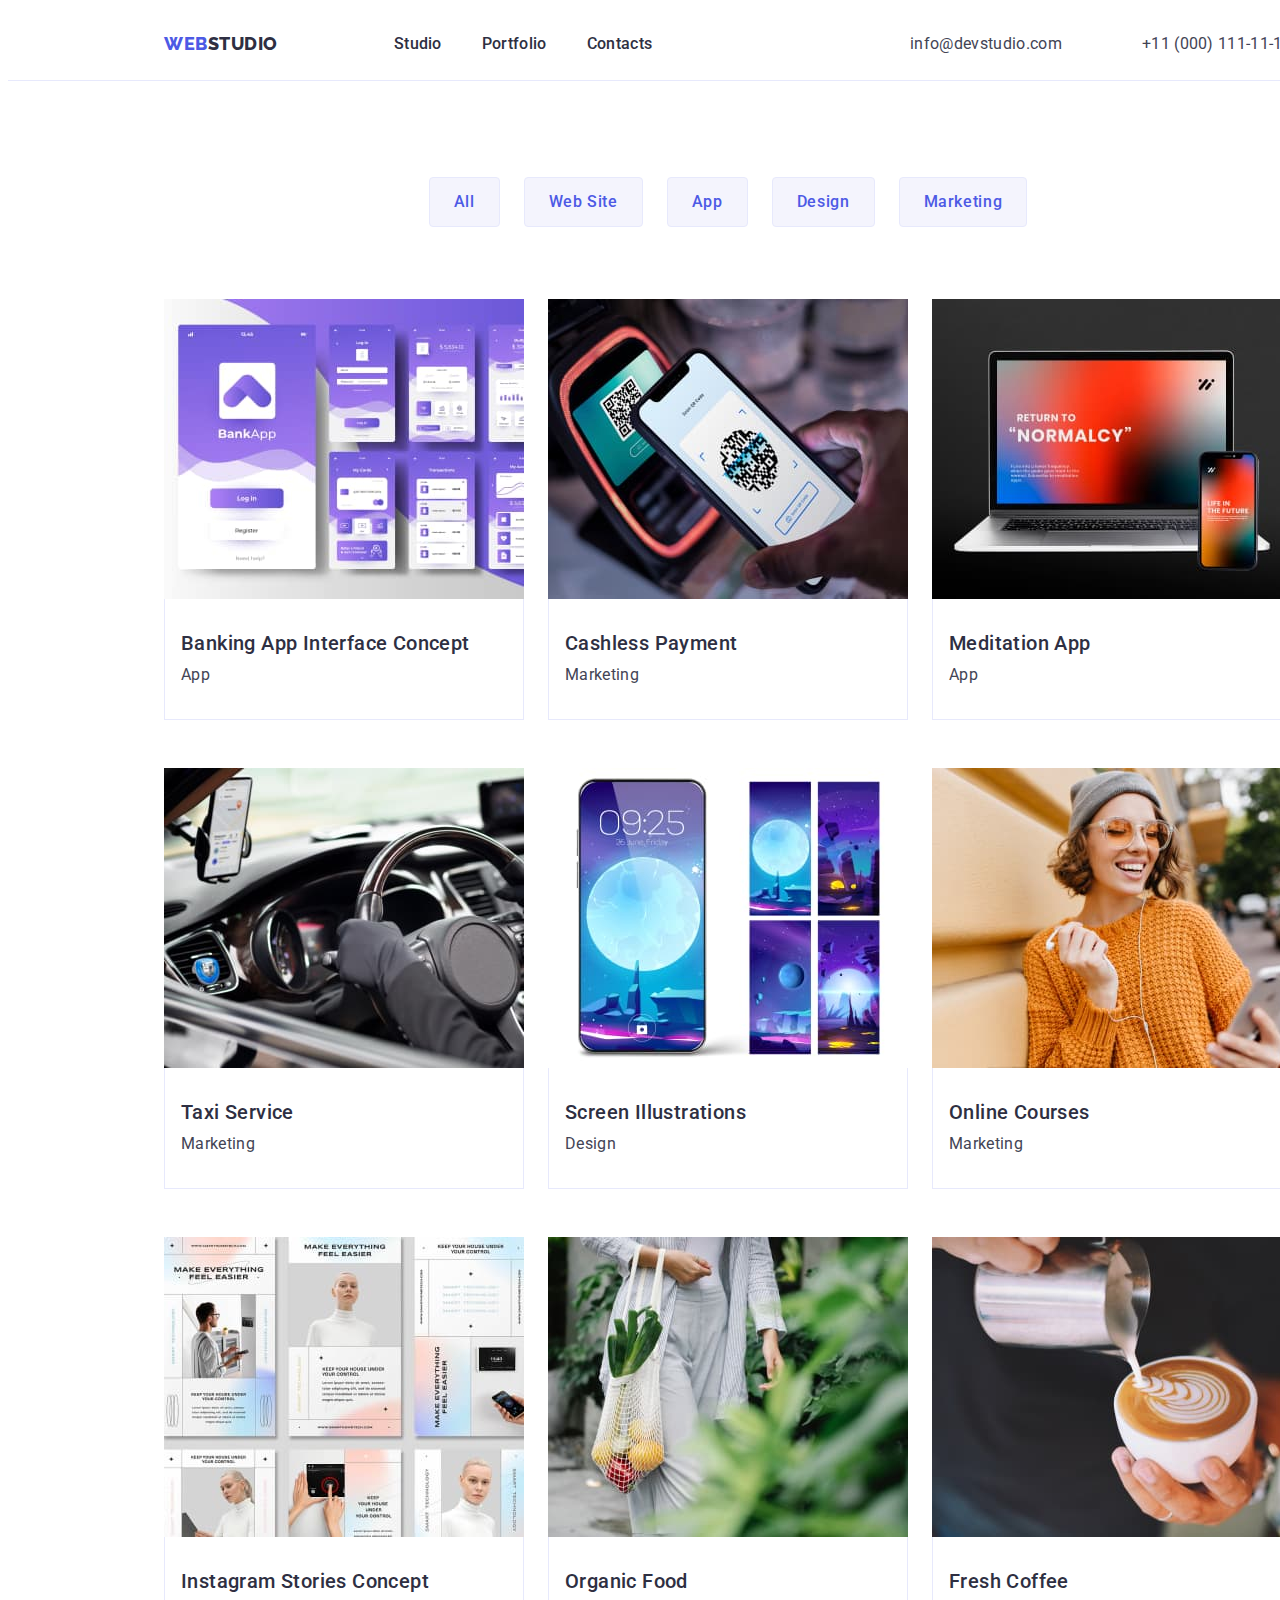
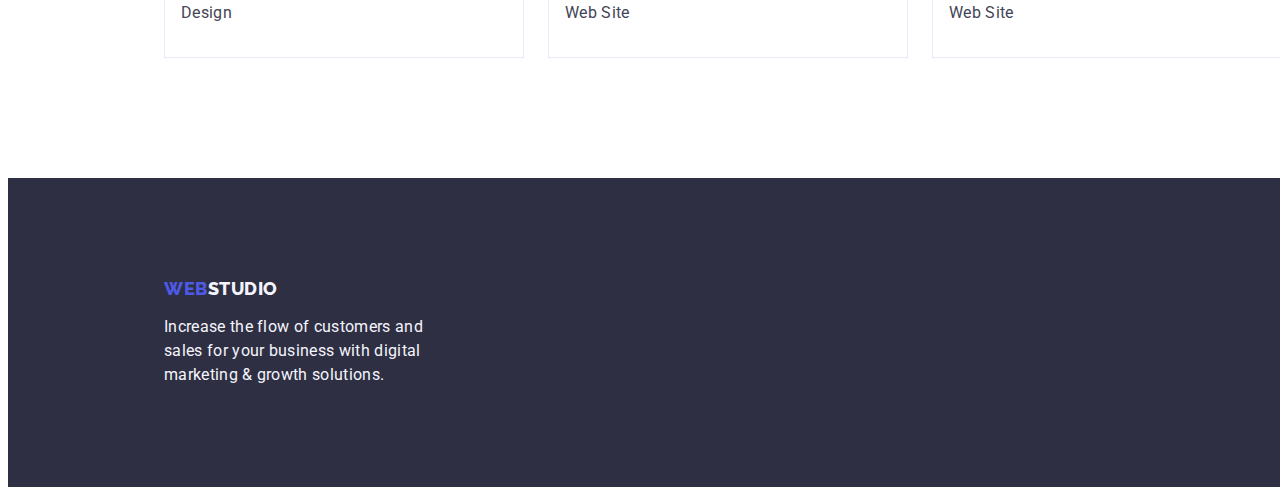
==== portfolio.html @ 61e089f7 "Initial commit" ====
<!DOCTYPE html>
<html lang="en">
  <head>
    <meta charset="UTF-8" />
    <meta http-equiv="X-UA-Compatible" content="IE=edge" />
    <meta name="viewport" content="width=device-width, initial-scale=1.0" />
    <title>Document</title>
    <!--Fonts styles-->
    <link rel="preconnect" href="https://fonts.googleapis.com" />
    <link rel="preconnect" href="https://fonts.gstatic.com" crossorigin />
    <link
      href="https://fonts.googleapis.com/css2?family=Raleway:wght@800&family=Roboto:wght@400;500;700&display=swap"
      rel="stylesheet"
    />
    <!--Normalizer-->
    <link
      rel="stylesheet"
      href="https://cdnjs.cloudflare.com/ajax/libs/modern-normalize/1.1.0/modern-normalize.min.css"
      integrity="sha512-wpPYUAdjBVSE4KJnH1VR1HeZfpl1ub8YT/NKx4PuQ5NmX2tKuGu6U/JRp5y+Y8XG2tV+wKQpNHVUX03MfMFn9Q=="
      crossorigin="anonymous"
      referrerpolicy="no-referrer"
    />
    <!--Custom style-->
    <link rel="stylesheet" href="./css/styles.css" />
  </head>
  <body>
    <!-- Header section -->
    <header class="header">
      <div class="header-container container">
        <nav class="header-nav">
          <a class="header-logo link" href="./index.html"
            >Web<span class="studio">Studio</span></a
          >
          <ul class="header-nav-list list">
            <li class="header-nav-item">
              <a class="header-nav-link link" href="./index.html">Studio</a>
            </li>
            <li class="header-nav-item">
              <a class="header-nav-link link" href="./portfolio.html"
                >Portfolio</a
              >
            </li>
            <li class="header-nav-item">
              <a class="header-nav-link link" href="">Contacts</a>
            </li>
          </ul>
        </nav>
        <address class="header-adress">
          <ul class="header-adress-list list">
            <li class="header-adress-item">
              <a
                class="header-adress-link link mail"
                href="mailto:info@devstudio.com"
                >info@devstudio.com</a
              >
            </li>
            <li class="header-adress-item">
              <a
                class="header-adress-link link contact"
                href="tel:+110001111111"
                >+11 (000) 111-11-11</a
              >
            </li>
          </ul>
        </address>
      </div>
    </header>
    <main>
      <!--Icons-->
      <section class="icon">
        <div class="container">
          <h1 class="hidden" hidden>Hidden</h1>
          <ul class="icon-list list">
            <li class="icon-item">
              <button class="icon-button" type="button">All</button>
            </li>
            <li class="icon-item">
              <button class="icon-button" type="button">Web Site</button>
            </li>
            <li class="icon-item">
              <button class="icon-button" type="button">App</button>
            </li>
            <li class="icon-item">
              <button class="icon-button" type="button">Design</button>
            </li>
            <li class="icon-item">
              <button class="icon-button" type="button">Marketing</button>
            </li>
          </ul>
          <ul class="card-list list">
            <li class="card-item">
              <a class="card-link link" href="">
                <img
                  class="card-img"
                  src="./images/portfolio/portf1.jpg"
                  alt="Interface Concept"
                  width="360"
                  height="300"
                />
                <div class="card-text">
                  <h2 class="card-title">Banking App Interface Concept</h2>
                  <p class="card-subtitle">App</p>
                </div>
              </a>
            </li>
            <li class="card-item">
              <a class="card-link link" href="">
                <img
                  class="card-img"
                  src="./images/portfolio/portf2.jpg"
                  alt="Cashless Payment"
                  width="360"
                  height="300"
                />
                <div class="card-text">
                  <h2 class="card-title">Cashless Payment</h2>
                  <p class="card-subtitle">Marketing</p>
                </div>
              </a>
            </li>
            <li class="card-item">
              <a class="card-link link" href="">
                <img
                  class="card-img"
                  src="./images/portfolio/portf3.jpg"
                  alt="Meditation App"
                  width="360"
                  height="300"
                />
                <div class="card-text">
                  <h2 class="card-title">Meditation App</h2>
                  <p class="card-subtitle">App</p>
                </div>
              </a>
            </li>
            <li class="card-item">
              <a class="card-link link" href="">
                <img
                  class="card-img"
                  src="./images/portfolio/portf4.jpg"
                  alt="Taxi Service"
                  width="360"
                  height="300"
                />
                <div class="card-text">
                  <h2 class="card-title">Taxi Service</h2>
                  <p class="card-subtitle">Marketing</p>
                </div>
              </a>
            </li>
            <li class="card-item">
              <a class="card-link link" href="">
                <img
                  class="card-img"
                  src="./images/portfolio/portf5.jpg"
                  alt="Screen Illustrations"
                  width="360"
                  height="300"
                />
                <div class="card-text">
                  <h2 class="card-title">Screen Illustrations</h2>
                  <p class="card-subtitle">Design</p>
                </div>
              </a>
            </li>
            <li class="card-item">
              <a class="card-link link" href="">
                <img
                  class="card-img"
                  src="./images/portfolio/portf6.jpg"
                  alt="Online Courses"
                  width="360"
                  height="300"
                />
                <div class="card-text">
                  <h2 class="card-title">Online Courses</h2>
                  <p class="card-subtitle">Marketing</p>
                </div>
              </a>
            </li>
            <li class="card-item">
              <a class="card-link link" href="">
                <img
                  class="card-img"
                  src="./images/portfolio/portf7.jpg"
                  alt="Instagram Stories Concept"
                  width="360"
                  height="300"
                />
                <div class="card-text">
                  <h2 class="card-title">Instagram Stories Concept</h2>
                  <p class="card-subtitle">Design</p>
                </div>
              </a>
            </li>
            <li class="card-item">
              <a class="card-link link" href="">
                <img
                  class="card-img"
                  src="./images/portfolio/portf8.jpg"
                  alt="Organic Food"
                  width="360"
                  height="300"
                />
                <div class="card-text">
                  <h2 class="card-title">Organic Food</h2>
                  <p class="card-subtitle">Web Site</p>
                </div>
              </a>
            </li>
            <li class="card-item">
              <a class="card-link link" href="">
                <img
                  class="card-img"
                  src="./images/portfolio/portf9.jpg"
                  alt="Fresh Coffee"
                  width="360"
                  height="300"
                />
                <div class="card-text">
                  <h2 class="card-title">Fresh Coffee</h2>
                  <p class="card-subtitle">Web Site</p>
                </div>
              </a>
            </li>
          </ul>
        </div>
      </section>
    </main>
    <!--Fotter section-->
    <footer class="footer">
      <div class="container">
        <a class="footer-link link" href="./portfolio.html"
          >Web<span class="studio-light">Studio</span></a
        >
        <p class="footer-text">
          Increase the flow of customers and sales for your business with
          digital marketing & growth solutions.
        </p>
      </div>
    </footer>
  </body>
</html>
---- css/styles.css ----
html {
  box-sizing: border-box;
}

*,
*::before,
*::after {
  box-sizing: inherit;
}

:root {
  /*Fonts*/
  --primary-font: Roboto, sans-serif;
  --secondary-font: Raleway, sans-serif;
  /*Colors*/
  --color-iris: #4d5ae5;
  --color-ocean: #404bbf;
  --color-navy-blue: #2e2f42;
  --color-green: #31d0aa;
  --color-slate: #434455;
  --color-light-slate: #8e8f99;
  --color-cornflower: #e7e9fc;
  --color-cloud: #f4f4fd;
  --color-navy-blue-modal: #2e2f42;
  --color-grey: #2e2f42;
  --color-white: #ffffff;
  /*Others*/
}

/*==============================
Base styles
==============================*/
body {
  font-family: var(--primary-font);
  font-style: normal;
  letter-spacing: 0.02em;
  font-size: 16px;
  line-height: 1.5;
  color: var(--color-slate);
  background-color: var(--color-white);
  width: 1440px;
}
.list {
  list-style: none;
  color: var(--color-navy-blue);
}
.title {
  font-weight: 500;
  font-size: 20px;
  line-height: 1.2;
  color: var(--color-navy-blue);
  letter-spacing: 0.02em;
  width: 264px;
  margin-bottom: 8px;
}

.subtitle {
  color: var(--color-slate);
  width: 264px;
}
.link {
  text-decoration: none;
}
h1,
h2,
h3,
p {
  padding: 0;
  margin: 0;
}
img {
  display: block;
}
.container {
  width: 1158px;
  padding: 0 15px;
  margin: 0 auto;
}
section {
  padding: 120px 0;
}
/*==============================
Header styles
==============================*/

.header {
  border-bottom: 1px solid var(--color-cornflower);
}
.header-container {
  display: flex;
  align-items: center;
  margin: 0;
  padding: 0 15px;
  margin-right: auto;
  margin-left: auto;
}
.header-nav {
  display: flex;
  align-items: center;
}

.header-logo {
  font-family: var(--secondary-font);
  font-weight: 800;
  font-size: 18px;
  line-height: 1.17;
  display: flex;
  align-items: center;
  letter-spacing: 0.03em;
  text-transform: uppercase;
  color: var(--color-iris);
  margin-right: 76px;
}

.header-logo .link {
}

.studio {
  font-family: 'Raleway';
  font-weight: 800;
  font-size: 18px;
  line-height: 1.17;
  display: flex;
  align-items: center;
  letter-spacing: 0.03em;
  text-transform: uppercase;
  color: var(--color-navy-blue);
}

.header-nav-list {
  display: flex;
  margin: 0;
  gap: 40px;
}
.header-nav-item {
  padding: 24px 0;
}
.header-nav-link {
  font-weight: 500;
  font-size: 16px;
  line-height: 1.5;
  color: var(--color-navy-blue);
  margin: 24px 0;
  padding: 24px 0;
}

.header-nav-link:hover,
.header-nav-link:focus {
  color: var(--color-ocean);
}
.header-adress {
  display: flex;
  font-style: normal;
  margin-left: auto;
}

.header-adress-list {
  display: flex;
  margin-right: auto;
  padding: 0;
  margin-top: 0;
  margin-bottom: 0;
  gap: 40px;
}
.header-adress-item {
  font-size: 16px;
  line-height: 1.5;
  color: var(--color-slate);
}
.header-adress-link {
  font-size: 16px;
  line-height: 1.5;
  color: var(--color-slate);
  margin-right: 0px;
}

.header-adress-link:hover,
.header-adress-link:focus {
  font-size: 16px;
  line-height: 1.5;
  color: var(--color-ocean);
}
.mail {
  margin-right: 40px;
}
.tel {
  margin-right: 0;
}
/*==============================
Hero styles
==============================*/
.hero {
  background-color: var(--color-navy-blue);
  width: 1440px;
  text-align: center;
  padding-top: 188px;
  padding-bottom: 188px;
}
.hero-title {
  font-weight: 700;
  font-size: 56px;
  line-height: 1.07;
  color: var(--color-white);
  background-color: var(--color-navy-blue);
  letter-spacing: 0.02em;
  max-width: 496px;
  margin: auto;
}
.hero-title:not(:last-child) {
  margin-bottom: 48px;
}
.hero-btn {
  display: block;
  font-family: var(--primary-font);
  cursor: pointer;
  font-weight: 500;
  font-size: 16px;
  line-height: 1.5;
  align-items: center;
  letter-spacing: 0.04em;
  color: var(--color-white);
  background: var(--color-iris);
  min-width: 169px;
  height: 56px;
  padding: 15px 31px;
  border: none;
  border-radius: 4px;
  margin-right: auto;
  margin-left: auto;
}
.hero-btn:hover,
.hero-btn:focus {
  background: var(--color-ocean);
}
/*==============================
Feature styles
==============================*/
.feature {
}
.feature-list {
  display: flex;
  gap: 24px;
  width: 1128px;
  margin: 0;
  padding: 0;
}

.feature-item {
  min-width: 264px;
}
.strategy {
  padding-bottom: 8px;
}

/*==============================
We doing styles
==============================*/
.doing {
}
.doing-title {
  font-weight: 700;
  font-size: 36px;
  line-height: 1.11;
  text-align: center;
  text-transform: capitalize;
  color: var(--color-navy-blue);
}
.doing-title:not(:last-child) {
  margin-bottom: 72px;
}
.doing-list {
  display: flex;
  gap: 24px;
}
.doing-item {
}
.doing-img {
}
/*==============================
Our team styles
==============================*/
.team {
  background-color: var(--color-cloud);
}
.team-title {
  font-weight: 700;
  font-size: 36px;
  line-height: 1.11;
  text-align: center;
  text-transform: capitalize;
  color: var(--color-navy-blue);
  letter-spacing: 0.02em;
}
.team-title:not(:last-child) {
  margin-bottom: 72px;
}
.team-list {
  display: flex;
  gap: 24px;
  padding: 0;
}
.team-item {
  text-align: center;
  background-color: var(--color-white);
  border-radius: 0px 0px 4px 4px;
  width: calc((100% - 3 * 24px) / 4);
}

.team-desc {
  padding: 32px 16px;
}
.team-img {
}
/*==============================
Icons
==============================*/
.icon {
  padding: 96px 0 120px;
}

.icon-list {
  display: flex;
  margin-right: 427px;
  margin-left: 427px;
  padding: 0;
  margin: 0;
  gap: 24px;
  justify-content: center;
  margin-bottom: 72px;
}
.icon-item {
}
.icon-button:hover {
  color: var(--color-white);
  background-color: var(--color-ocean);
  border: 1px solid transparent;
}
.icon-button:focus {
  color: var(--color-white);
  background-color: var(--color-ocean);
  border: 1px solid transparent;
}
.icon-button {
  font-family: var(--primary-font);
  cursor: pointer;
  font-weight: 500;
  font-size: 16px;
  line-height: 1.5;
  align-items: center;
  text-align: center;
  letter-spacing: 0.04em;
  color: var(--color-iris);
  background: var(--color-cloud);
  border-radius: 4px;
  border: 1px solid var(--color-cornflower);
  padding: 12px 24px;
}

/*==============================
 card
==============================*/
.card-title {
  font-weight: 500;
  font-size: 20px;
  line-height: 1.2;
  letter-spacing: 0.02em;
  color: var(--color-navy-blue);
}
.card-title:not(:last-child) {
  margin-bottom: 8px;
}
.card-subtitle {
  font-size: 16px;
  line-height: 1.5;
  letter-spacing: 0.02em;
  color: var(--color-slate);
}
.card-list {
  display: flex;
  flex-wrap: wrap;
  gap: 48px 24px;
  padding: 0;
  margin: 0;
}
.card-item {
}
.card-img {
}
.card-text {
  min-height: 120px;
  padding: 32px 16px;
  border: 1px solid var(--color-cornflower);
  border-top: none;
}
/*==============================
Footer styles
==============================*/
.footer {
  background-color: var(--color-navy-blue);
  padding-top: 100px;
  padding-bottom: 100px;
}
.footer-link {
  display: inline-block;
  font-family: var(--secondary-font);
  font-weight: 800;
  font-size: 18px;
  line-height: 1.17;
  align-items: center;
  letter-spacing: 0.03em;
  text-transform: uppercase;
  color: var(--color-iris);
  margin-bottom: 16px;
}
.studio-light {
  color: var(--color-cloud);
}
.footer-text {
  font-size: 16px;
  line-height: 1.5;
  letter-spacing: 0.02em;
  color: var(--color-cloud);
  background-color: var(--color-navy-blue);
  width: 264px;
}
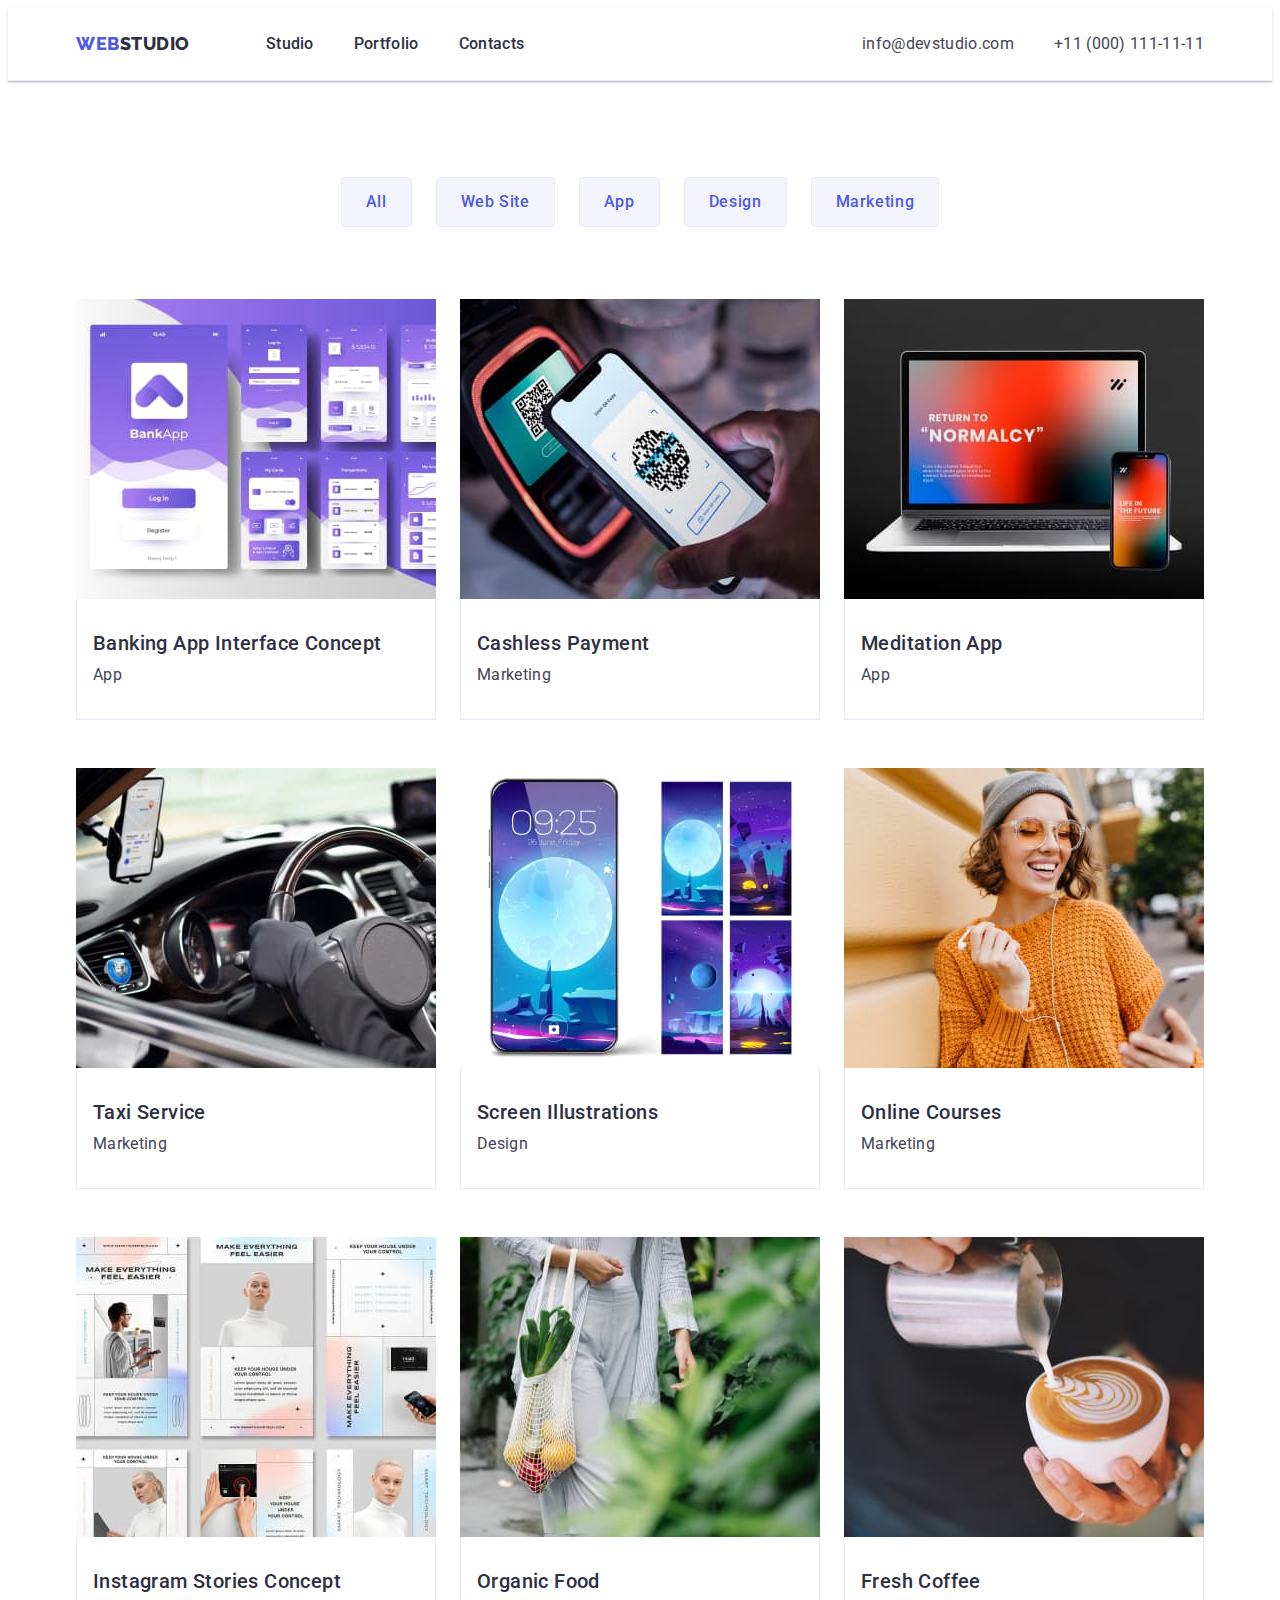
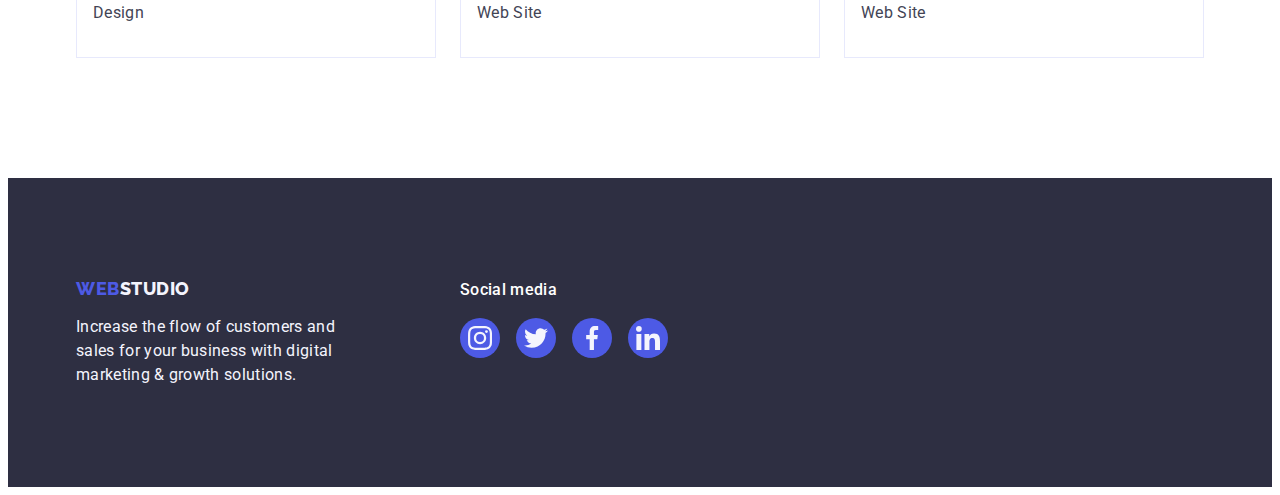
==== commit b5244968: "Update1-hw04" ====
--- a/portfolio.html
+++ b/portfolio.html
@@ -229,14 +229,73 @@
     </main>
     <!--Fotter section-->
     <footer class="footer">
-      <div class="container">
-        <a class="footer-link link" href="./portfolio.html"
-          >Web<span class="studio-light">Studio</span></a
-        >
-        <p class="footer-text">
-          Increase the flow of customers and sales for your business with
-          digital marketing & growth solutions.
-        </p>
+      <div class="container footer down">
+        <div class="one">
+          <a class="footer-link link" href="./index.html"
+            >Web<span class="studio-light">Studio</span></a
+          >
+          <p class="footer-text">
+            Increase the flow of customers and sales for your business with
+            digital marketing & growth solutions.
+          </p>
+        </div>
+        <div class="two">
+          <p class="media">Social media</p>
+          <ul class="footer-media list">
+            <li class="footer-media-item">
+              <a
+                class="footer-media-link link"
+                href=""
+                target="_blank"
+                rel="noopener no-referrer"
+                aria-label="Instagram icon"
+              >
+                <svg class="footer-icons" width="24" height="24">
+                  <use href="./images/icons.svg#instagram"></use>
+                </svg>
+              </a>
+            </li>
+            <li class="footer-media-item">
+              <a
+                class="footer-media-link link"
+                href=""
+                target="_blank"
+                rel="noopener no-referrer"
+                aria-label="Twitter icon"
+              >
+                <svg class="footer-icons" width="24" height="24">
+                  <use href="./images/icons.svg#twitter"></use>
+                </svg>
+              </a>
+            </li>
+            <li class="footer-media-item">
+              <a
+                class="footer-media-link link"
+                href=""
+                target="_blank"
+                rel="noopener no-referrer"
+                aria-label="Facebook icon"
+              >
+                <svg class="footer-icons" width="24" height="24">
+                  <use href="./images/icons.svg#facebook"></use>
+                </svg>
+              </a>
+            </li>
+            <li class="footer-media-item">
+              <a
+                class="footer-media-link link"
+                href=""
+                target="_blank"
+                rel="noopener no-referrer"
+                aria-label="Linkedin icon"
+              >
+                <svg class="footer-icons" width="24" height="24">
+                  <use href="./images/icons.svg#linkedin"></use>
+                </svg>
+              </a>
+            </li>
+          </ul>
+        </div>
       </div>
     </footer>
   </body>
--- a/css/styles.css
+++ b/css/styles.css
@@ -32,17 +32,17 @@
 ==============================*/
 body {
   font-family: var(--primary-font);
-  font-style: normal;
   letter-spacing: 0.02em;
   font-size: 16px;
   line-height: 1.5;
   color: var(--color-slate);
   background-color: var(--color-white);
-  width: 1440px;
 }
 .list {
   list-style: none;
   color: var(--color-navy-blue);
+  padding: 0;
+  margin: 0;
 }
 .title {
   font-weight: 500;
@@ -50,13 +50,11 @@
   line-height: 1.2;
   color: var(--color-navy-blue);
   letter-spacing: 0.02em;
-  width: 264px;
   margin-bottom: 8px;
 }
 
 .subtitle {
   color: var(--color-slate);
-  width: 264px;
 }
 .link {
   text-decoration: none;
@@ -85,6 +83,8 @@
 
 .header {
   border-bottom: 1px solid var(--color-cornflower);
+  box-shadow: 0px 2px 1px rgba(46, 47, 66, 0.08),
+    0px 1px 1px rgba(46, 47, 66, 0.16), 0px 1px 6px rgba(46, 47, 66, 0.08);
 }
 .header-container {
   display: flex;
@@ -181,7 +181,6 @@
   color: var(--color-ocean);
 }
 .mail {
-  margin-right: 40px;
 }
 .tel {
   margin-right: 0;
@@ -190,8 +189,18 @@
 Hero styles
 ==============================*/
 .hero {
+  max-width: 1440px;
+  margin-left: auto;
+  margin-right: auto;
   background-color: var(--color-navy-blue);
-  width: 1440px;
+  background-image: linear-gradient(
+      rgba(46, 47, 66, 0.7),
+      rgba(46, 47, 66, 0.7)
+    ),
+    url(../images/background/people-office\ 1.jpg);
+  background-repeat: no-repeat;
+  background-position: center;
+  background-size: cover;
   text-align: center;
   padding-top: 188px;
   padding-bottom: 188px;
@@ -201,7 +210,6 @@
   font-size: 56px;
   line-height: 1.07;
   color: var(--color-white);
-  background-color: var(--color-navy-blue);
   letter-spacing: 0.02em;
   max-width: 496px;
   margin: auto;
@@ -227,6 +235,7 @@
   border-radius: 4px;
   margin-right: auto;
   margin-left: auto;
+  box-shadow: 0px 4px 4px rgba(0, 0, 0, 0.15);
 }
 .hero-btn:hover,
 .hero-btn:focus {
@@ -237,6 +246,19 @@
 ==============================*/
 .feature {
 }
+.visually-hidden {
+  position: absolute;
+  width: 1px;
+  height: 1px;
+  margin: -1px;
+  border: 0;
+  padding: 0;
+
+  white-space: nowrap;
+  clip-path: inset(100%);
+  clip: rect(0 0 0 0);
+  overflow: hidden;
+}
 .feature-list {
   display: flex;
   gap: 24px;
@@ -253,9 +275,23 @@
 }
 
 /*==============================
+Feature icon
+==============================*/
+
+.feature-wrapper {
+  display: flex;
+  justify-content: center;
+  align-items: center;
+  margin-bottom: 8px;
+  background-color: var(--color-cloud);
+  border-radius: 4px;
+  height: 112px;
+}
+/*==============================
 We doing styles
 ==============================*/
 .doing {
+  padding-top: 0;
 }
 .doing-title {
   font-weight: 700;
@@ -264,6 +300,7 @@
   text-align: center;
   text-transform: capitalize;
   color: var(--color-navy-blue);
+  letter-spacing: 0.02em;
 }
 .doing-title:not(:last-child) {
   margin-bottom: 72px;
@@ -304,12 +341,92 @@
   background-color: var(--color-white);
   border-radius: 0px 0px 4px 4px;
   width: calc((100% - 3 * 24px) / 4);
-}
-
+  box-shadow: 0px 1px 6px rgba(46, 47, 66, 0.08),
+    0px 1px 1px rgba(46, 47, 66, 0.16), 0px 2px 1px rgba(46, 47, 66, 0.08);
+}
 .team-desc {
-  padding: 32px 16px;
-}
-.team-img {
+  padding: 32px 0;
+}
+.subtitle-desc {
+  margin-bottom: 8px;
+  color: var(--color-slate);
+}
+
+/*==============================
+Social icon
+==============================*/
+.team-media {
+  display: flex;
+  justify-content: center;
+  align-items: center;
+  gap: 24px;
+}
+.team-media-item {
+}
+.team-media-link {
+  display: flex;
+  justify-content: center;
+  align-items: center;
+  width: 40px;
+  height: 40px;
+  background-color: var(--color-iris);
+  border-radius: 50%;
+}
+.team-media-link:hover,
+.team-media-link:focus {
+  background-color: var(--color-ocean);
+}
+.team-icons {
+  fill: var(--color-cloud);
+}
+/*==============================
+Customers styles
+==============================*/
+.customers {
+  min-width: 1128px;
+}
+.customers-title {
+  font-weight: 700;
+  font-size: 36px;
+  line-height: 1.1;
+  text-align: center;
+  text-transform: capitalize;
+  color: var(--color-navy-blue);
+  letter-spacing: 0.02em;
+}
+.customers-title:not(:last-child) {
+  margin-bottom: 72px;
+}
+/*==============================
+Customers icon
+==============================*/
+.customers-media {
+  display: flex;
+  justify-content: center;
+  align-items: center;
+  gap: 24px;
+}
+.customers-media-item {
+}
+.customers-media-link {
+  display: flex;
+  align-items: center;
+  justify-content: center;
+  width: 168px;
+  height: 88px;
+  box-sizing: border-box;
+  border: 1px solid #8e8f99;
+  border-radius: 4px;
+  border-color: var(--color-light-slate);
+  color: var(--color-light-slate);
+}
+.customers-media-link:hover,
+.customers-media-link:focus {
+  color: var(--color-ocean);
+  border-color: var(--color-ocean);
+}
+.customers-icons {
+  fill: currentColor;
 }
 /*==============================
 Icons
@@ -333,11 +450,15 @@
 .icon-button:hover {
   color: var(--color-white);
   background-color: var(--color-ocean);
+  box-shadow: 0px 3px 1px rgba(0, 0, 0, 0.1), 0px 2px 1px rgba(0, 0, 0, 0.08),
+    0px 2px 2px rgba(0, 0, 0, 0.12);
   border: 1px solid transparent;
 }
 .icon-button:focus {
   color: var(--color-white);
   background-color: var(--color-ocean);
+  box-shadow: 0px 3px 1px rgba(0, 0, 0, 0.1), 0px 2px 1px rgba(0, 0, 0, 0.08),
+    0px 2px 2px rgba(0, 0, 0, 0.12);
   border: 1px solid transparent;
 }
 .icon-button {
@@ -382,8 +503,15 @@
   padding: 0;
   margin: 0;
 }
-.card-item {
-}
+.card-link {
+  display: block;
+}
+.card-link:hover,
+.card-link:focus {
+  box-shadow: 0px 1px 6px rgba(46, 47, 66, 0.08),
+    0px 1px 1px rgba(46, 47, 66, 0.16), 0px 2px 1px rgba(46, 47, 66, 0.08);
+}
+
 .card-img {
 }
 .card-text {
@@ -396,9 +524,17 @@
 Footer styles
 ==============================*/
 .footer {
+  display: flex;
+  align-items: baseline;
   background-color: var(--color-navy-blue);
+}
+.down {
   padding-top: 100px;
   padding-bottom: 100px;
+}
+.one {
+  min-width: 264px;
+  margin-right: 120px;
 }
 .footer-link {
   display: inline-block;
@@ -423,3 +559,43 @@
   background-color: var(--color-navy-blue);
   width: 264px;
 }
+.two {
+  min-width: 208px;
+}
+.media {
+  font-family: var(--primary-font);
+  font-style: normal;
+  font-weight: 500;
+  font-size: 16px;
+  line-height: 24px;
+  color: var(--color-white);
+  letter-spacing: 0.02em;
+  margin-bottom: 16px;
+}
+/*==============================
+Footer icon
+==============================*/
+.footer-media {
+  display: flex;
+  justify-content: center;
+  align-items: center;
+  gap: 16px;
+}
+.footer-media-item {
+}
+.footer-media-link {
+  display: flex;
+  justify-content: center;
+  align-items: center;
+  width: 40px;
+  height: 40px;
+  background-color: var(--color-iris);
+  border-radius: 50%;
+}
+.footer-media-link:hover,
+.footer-media-link:focus {
+  background-color: var(--color-green);
+}
+.footer-icons {
+  fill: var(--color-cloud);
+}
